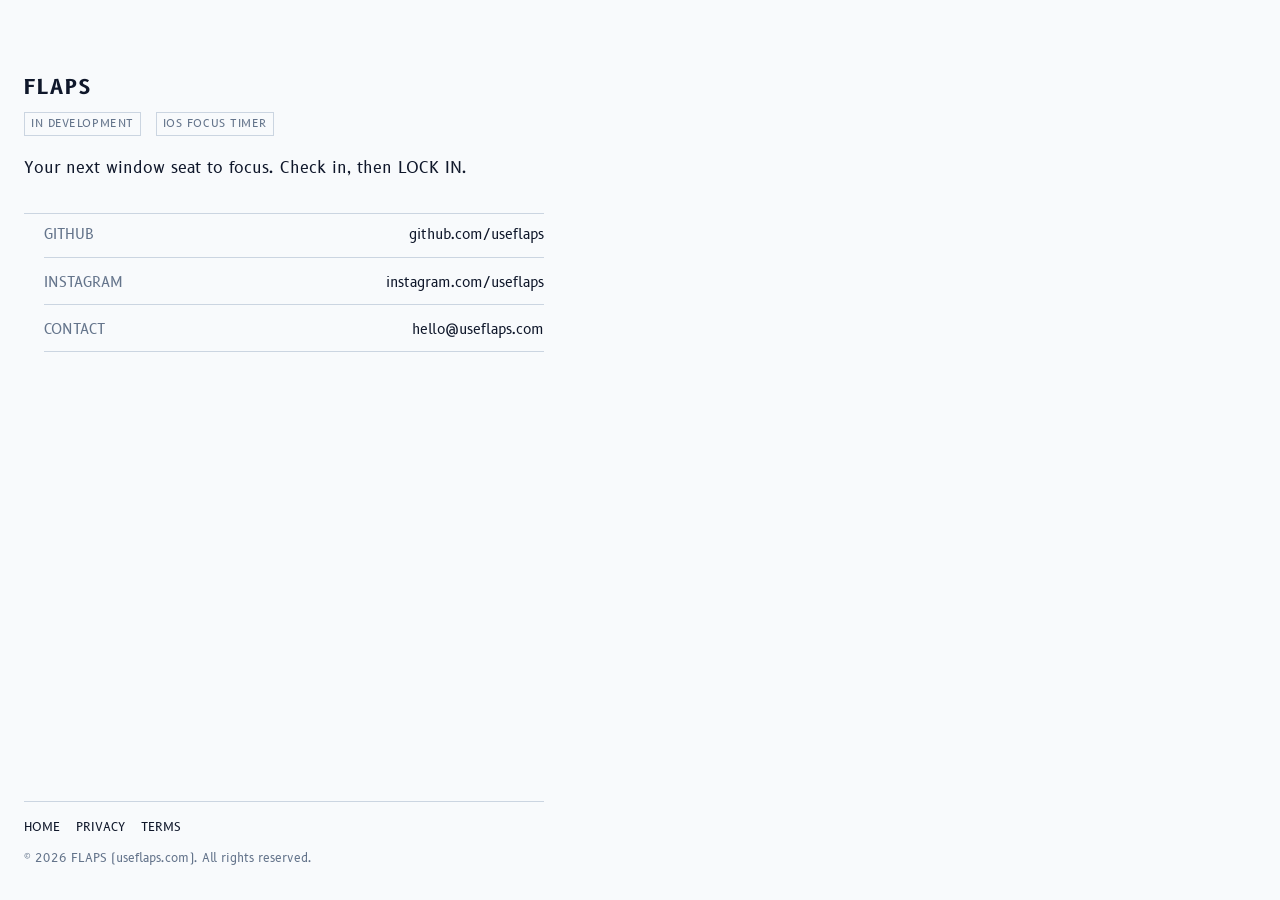
==== index.html @ 55ec4be1 "init commit" ====
<!DOCTYPE html>
<html lang="en">
<head>
  <meta charset="UTF-8">
  <meta name="viewport" content="width=device-width, initial-scale=1.0">
  <title>FLAPS</title>
  <meta name="description" content="FLAPS is an iOS focus timer app. Check in, then LOCK IN.">
  <meta name="robots" content="index, follow">
  <link rel="canonical" href="https://useflaps.com/">
  
  <meta property="og:type" content="website">
  <meta property="og:url" content="https://useflaps.com/">
  <meta property="og:title" content="FLAPS">
  <meta property="og:description" content="Check in, then lock in with FLAPS, a focus timer app for iOS.">
  <meta property="og:site_name" content="FLAPS">
  
  <meta name="twitter:card" content="summary">
  <meta name="twitter:title" content="FLAPS">
  <meta name="twitter:description" content="Check in, then lock in with FLAPS, a focus timer app for iOS.">
  
  <meta name="theme-color" content="#0a0f1d" media="(prefers-color-scheme: dark)">
  <meta name="theme-color" content="#f8fafc" media="(prefers-color-scheme: light)">

  <link rel="stylesheet" href="style.css">
</head>
<body class="home-page">

  <main>
    <header>
      <h1>FLAPS</h1>
      <div class="badge">In Development</div> &nbsp  <div class="badge">iOS Focus Timer</div>

      <p class="desc">Your next window seat to focus. Check in, then LOCK IN.</p>
    </header>

    <ul class="links">
      <li>
        <span>GITHUB</span>
        <a href="https://github.com/useflaps" target="_blank" rel="noopener noreferrer">github.com/useflaps</a>
      </li>
      <li>
        <span>INSTAGRAM</span>
        <a href="https://instagram.com/useflaps" target="_blank" rel="noopener noreferrer">instagram.com/useflaps</a>
      </li>
      <li>
        <span>CONTACT</span>
        <a href="mailto:hello@useflaps.com">hello@useflaps.com</a>
      </li>
    </ul>
  </main>

  <footer>
    <nav aria-label="Site navigation">
      <a href="/">HOME</a>
      <a href="/privacy.html">PRIVACY</a>
      <a href="/terms.html">TERMS</a>
    </nav>
    &copy; 2026 FLAPS (useflaps.com). All rights reserved.
  </footer>

</body>
</html>
---- style.css ----
@import url("https://fonts.googleapis.com/css2?family=B612:wght@400;700&display=swap");

:root {
  --bg: #0a0f1d;
  --text: #e2e8f0;
  --muted: #64748b;
  --border: #1e293b;
  --accent: #38bdf8;
}

@media (prefers-color-scheme: light) {
  :root {
    --bg: #f8fafc;
    --text: #0f172a;
    --muted: #64748b;
    --border: #cbd5e1;
    --accent: #0284c7;
  }
}

* {
  box-sizing: border-box;
  margin: 0;
  padding: 0;
}

body {
  background-color: var(--bg);
  color: var(--text);
  font-family: "B612", sans-serif;
  font-size: 13px;
  line-height: 1.6;
  min-height: 100vh;
  display: flex;
  flex-direction: column;
  justify-content: space-between;
  padding: 32px 24px;
}

.home-page,
.error-page {
  font-size: 14px;
}

main {
  max-width: 640px;
  margin-top: 40px;
}

.home-page main,
.error-page main {
  max-width: 520px;
}

header {
  margin-bottom: 24px;
}

h1 {
  font-size: 18px;
  font-weight: 700;
  letter-spacing: 0.1em;
  margin-bottom: 8px;
}

.home-page h1,
.error-page h1 {
  font-size: 20px;
}

.badge {
  display: inline-block;
  font-size: 11px;
  color: var(--muted);
  letter-spacing: 0.05em;
  text-transform: uppercase;
  border: 1px solid var(--border);
  padding: 2px 6px;
  margin-bottom: 20px;
}

p.desc {
  color: var(--text);
  margin-bottom: 32px;
  font-size: 13px;
}

.home-page p.desc {
  font-size: 16px;
}

.section-title {
  font-size: 11px;
  text-transform: uppercase;
  letter-spacing: 0.08em;
  color: var(--muted);
  margin-bottom: 12px;
}

ul.links {
  list-style: none;
  border-top: 1px solid var(--border);
}

ul.links li {
  display: flex;
  justify-content: space-between;
  padding: 10px 0;
  border-bottom: 1px solid var(--border);
}

ul.links span {
  color: var(--muted);
}

a {
  color: var(--accent);
  text-decoration: none;
}

a:hover {
  text-decoration: underline;
}

.home-page a {
  color: var(--text);
}

.home-page a:hover {
  color: var(--accent);
}

a.back {
  display: inline-block;
  color: var(--text);
  text-decoration: none;
  border: 1px solid var(--border);
  padding: 8px 12px;
  font-size: 12px;
}

a.back:hover {
  color: var(--accent);
  border-color: var(--accent);
}

.meta {
  font-size: 11px;
  color: var(--muted);
  margin-bottom: 32px;
  text-transform: uppercase;
  letter-spacing: 0.05em;
}

section {
  margin-bottom: 24px;
  border-top: 1px solid var(--border);
  padding-top: 16px;
}

h2 {
  font-size: 12px;
  text-transform: uppercase;
  letter-spacing: 0.08em;
  color: var(--muted);
  margin-bottom: 8px;
}

p {
  color: var(--text);
  margin-bottom: 8px;
}

ul {
  list-style: square;
  padding-left: 20px;
  margin-bottom: 8px;
  color: var(--text);
}

li {
  margin-bottom: 4px;
}

.nav-back {
  display: inline-block;
  margin-bottom: 24px;
  font-size: 12px;
  color: var(--muted);
  text-decoration: none;
}

.nav-back:hover {
  color: var(--text);
}

footer {
  max-width: 640px;
  font-size: 12px;
  color: var(--muted);
  margin-top: 48px;
  border-top: 1px solid var(--border);
  padding-top: 16px;
}

.home-page footer,
.error-page footer {
  max-width: 520px;
}

footer nav {
  display: flex;
  gap: 16px;
  margin-bottom: 12px;
}

footer nav a {
  color: var(--muted);
  text-decoration: none;
}

footer nav a:hover {
  color: var(--text);
  text-decoration: underline;
}
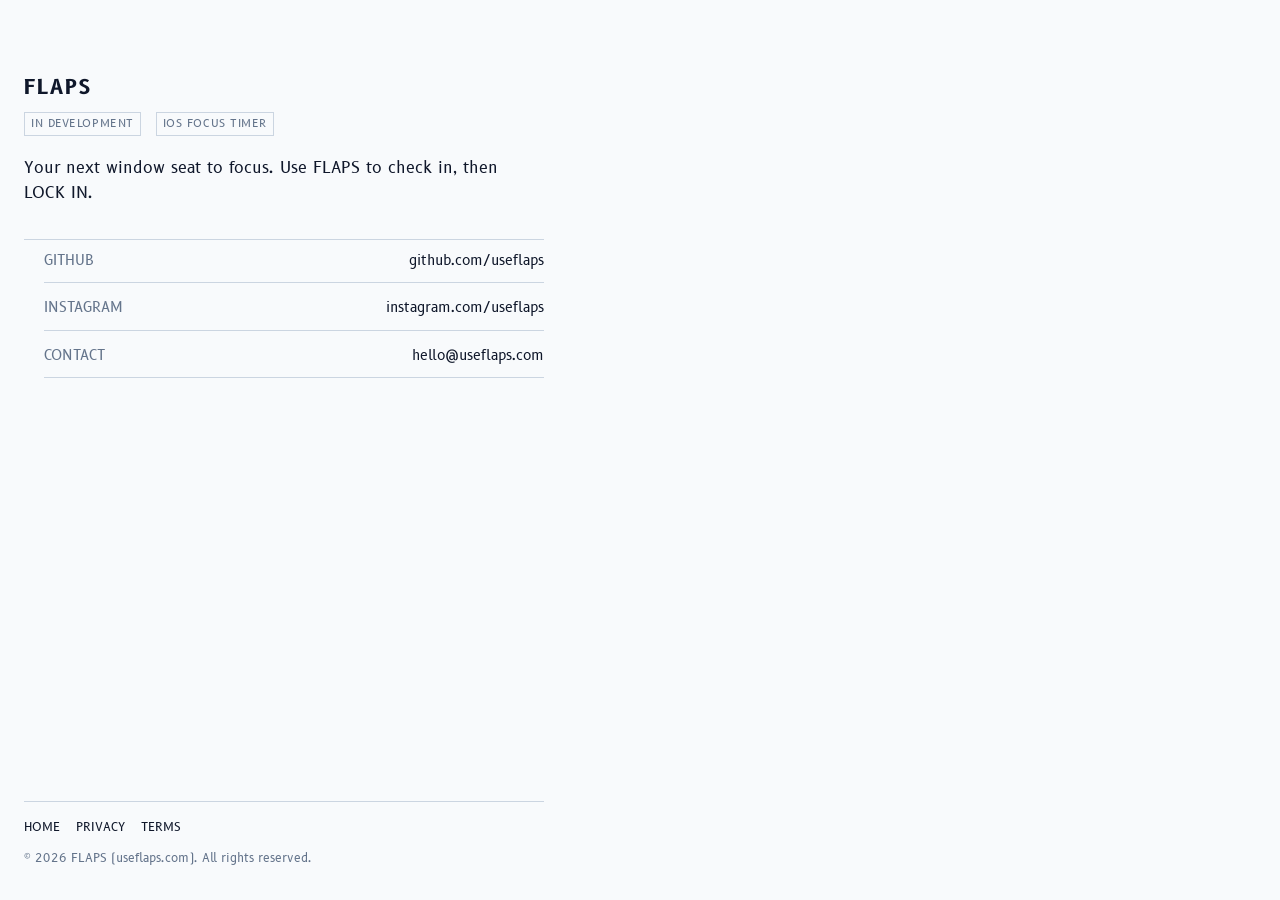
==== commit 0dc353c3: "feat: favicon, optimise for search results" ====
--- a/index.html
+++ b/index.html
@@ -3,25 +3,53 @@
 <head>
   <meta charset="UTF-8">
   <meta name="viewport" content="width=device-width, initial-scale=1.0">
-  <title>FLAPS</title>
-  <meta name="description" content="FLAPS is an iOS focus timer app. Check in, then LOCK IN.">
+  <title>FLAPS | Use Flaps Focus Timer</title>
+  <meta name="description" content="FLAPS, also known as Use Flaps, is an iOS focus timer app. Check in, then LOCK IN.">
+  <meta name="application-name" content="FLAPS">
   <meta name="robots" content="index, follow">
   <link rel="canonical" href="https://useflaps.com/">
   
   <meta property="og:type" content="website">
   <meta property="og:url" content="https://useflaps.com/">
-  <meta property="og:title" content="FLAPS">
-  <meta property="og:description" content="Check in, then lock in with FLAPS, a focus timer app for iOS.">
+  <meta property="og:title" content="FLAPS | Use Flaps Focus Timer">
+  <meta property="og:description" content="Check in, then lock in with FLAPS, also known as Use Flaps, a focus timer app for iOS.">
   <meta property="og:site_name" content="FLAPS">
   
   <meta name="twitter:card" content="summary">
-  <meta name="twitter:title" content="FLAPS">
-  <meta name="twitter:description" content="Check in, then lock in with FLAPS, a focus timer app for iOS.">
+  <meta name="twitter:title" content="FLAPS | Use Flaps Focus Timer">
+  <meta name="twitter:description" content="Check in, then lock in with FLAPS, also known as Use Flaps, a focus timer app for iOS.">
   
   <meta name="theme-color" content="#0a0f1d" media="(prefers-color-scheme: dark)">
   <meta name="theme-color" content="#f8fafc" media="(prefers-color-scheme: light)">
 
+  <link rel="icon" href="favicon.svg" type="image/svg+xml">
   <link rel="stylesheet" href="style.css">
+
+  <script type="application/ld+json">
+  {
+    "@context": "https://schema.org",
+    "@graph": [
+      {
+        "@type": "WebSite",
+        "@id": "https://useflaps.com/#website",
+        "url": "https://useflaps.com/",
+        "name": "FLAPS",
+        "alternateName": "Use Flaps",
+        "description": "FLAPS is an iOS focus timer app."
+      },
+      {
+        "@type": "SoftwareApplication",
+        "@id": "https://useflaps.com/#application",
+        "name": "FLAPS",
+        "alternateName": "Use Flaps",
+        "url": "https://useflaps.com/",
+        "applicationCategory": "ProductivityApplication",
+        "operatingSystem": "iOS",
+        "description": "An iOS focus timer app for checking in and locking in."
+      }
+    ]
+  }
+  </script>
 </head>
 <body class="home-page">
 
@@ -30,7 +58,7 @@
       <h1>FLAPS</h1>
       <div class="badge">In Development</div> &nbsp  <div class="badge">iOS Focus Timer</div>
 
-      <p class="desc">Your next window seat to focus. Check in, then LOCK IN.</p>
+      <p class="desc">Your next window seat to focus. Use FLAPS to check in, then LOCK IN.</p>
     </header>
 
     <ul class="links">
--- a/style.css
+++ b/style.css
@@ -45,6 +45,7 @@
 main {
   max-width: 640px;
   margin-top: 40px;
+  flex: 1;
 }
 
 .home-page main,
